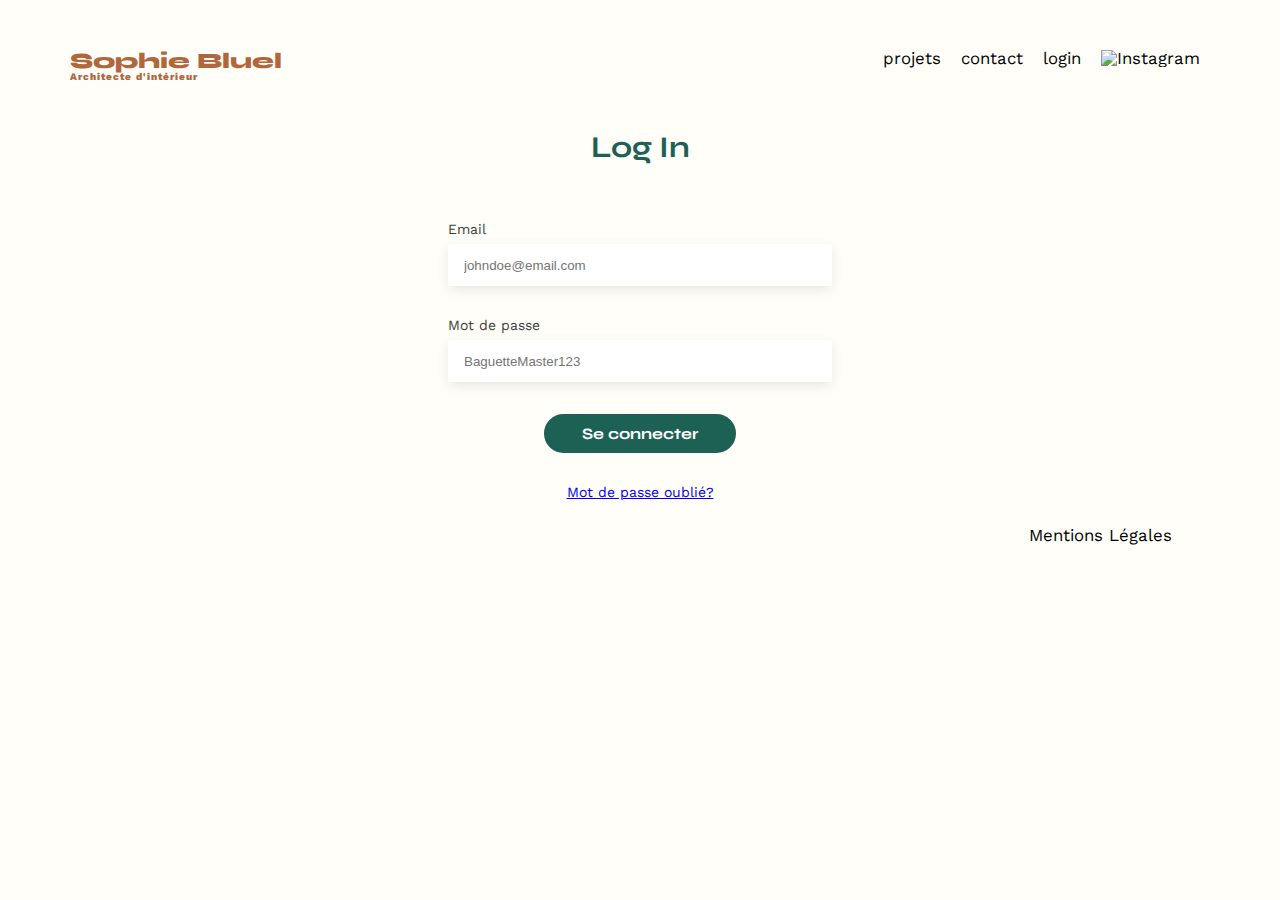
==== FrontEnd/login.html @ deb65ed3 "Added Email & Password validation" ====
<!DOCTYPE html>
<html lang="fr">
<head>
	<meta charset="UTF-8">
	<title>Sophie Bluel - Architecte d'intérieur</title>
	<meta name="viewport" content="width=device-width, initial-scale=1.0">
	<link rel="preconnect" href="https://fonts.googleapis.com">
	<link rel="preconnect" href="https://fonts.gstatic.com" crossorigin>
	<link href="https://fonts.googleapis.com/css2?family=Syne:wght@700;800&family=Work+Sans&display=swap" rel="stylesheet">
	<meta name="description" content="">
	<link rel="stylesheet" href="./assets/style.css">
    <link rel="stylesheet" href="https://cdnjs.cloudflare.com/ajax/libs/font-awesome/6.2.1/css/all.min.css"
    integrity="sha512-MV7K8+y+gLIBoVD59lQIYicR65iaqukzvf/nwasF0nqhPay5w/9lJmVM2hMDcnK1OnMGCdVK+iQrJ7lzPJQd1w=="
    crossorigin="anonymous" referrerpolicy="no-referrer">
    <script src="./scripts/login-flow.js" defer></script>
</head>
<body>
    <header>
        <h1>Sophie Bluel <span>Architecte d'intérieur</span></h1>
        <nav>
            <ul>
                <li>projets</li>
                <li>contact</li>
                <li>login</li>
                <li><img src="./assets/icons/instagram.png" alt="Instagram"></li>
            </ul>
        </nav>
    </header> 
    <main>
        <form class="login">
            <h1>Log In</h1>
            <div class="container">
                <div class="email">
                    <label for="email">Email</label>
                    <input
                     type="email"
                     name="email"
                     id="email"
                     pattern="[^@\s]+@[^@\s]+\.[^@\s]+"
                     placeholder="johndoe@email.com"
                     required>
                </div>
                <div class="password">
                    <label for="password">Mot de passe</label>
                    <input
                     type="password" 
                     name="password" 
                     id="password" 
                     placeholder="BaguetteMaster123" 
                     minlength="6"
                     required>
                </div>
                <div class="error__wrapper hidden">
                    <i class="fa-solid fa-triangle-exclamation"></i>
                    <p class="error hidden"></p>
                </div>
                <button class="btn--login">Se connecter</button>
                <aside>
                    <a href="#"><p class="forgotten">Mot de passe oublié?</p></a>
                </aside>
            </div>
        </form>
    </main>
    <footer>
        <nav>
            <ul>
                <li>Mentions Légales</li>
            </ul>
        </nav>
    </footer>
</body>
</html>
---- FrontEnd/assets/style.css ----
/* http://meyerweb.com/eric/tools/css/reset/
   v2.0 | 20110126
   License: none (public domain)
*/

html, body, div, span, applet, object, iframe,
h1, h2, h3, h4, h5, h6, p, blockquote, pre,
a, abbr, acronym, address, big, cite, code,
del, dfn, em, img, ins, kbd, q, s, samp,
small, strike, strong, sub, sup, tt, var,
b, u, i, center,
dl, dt, dd, ol, ul, li,
fieldset, form, label, legend,
table, caption, tbody, tfoot, thead, tr, th, td,
article, aside, canvas, details, embed,
figure, figcaption, footer, header, hgroup,
menu, nav, output, ruby, section, summary,
time, mark, audio, video {
	margin: 0;
	padding: 0;
	border: 0;
	font-size: 100%;
	font: inherit;
	vertical-align: baseline;
}
/* HTML5 display-role reset for older browsers */
article, aside, details, figcaption, figure,
footer, header, hgroup, menu, nav, section {
	display: block;
}
body {
	line-height: 1;
}
ol, ul {
	list-style: none;
}
blockquote, q {
	quotes: none;
}
blockquote:before, blockquote:after,
q:before, q:after {
	content: '';
	content: none;
}
table {
	border-collapse: collapse;
	border-spacing: 0;
}
/** end reset css**/

body {
	max-width: 1140px;
	margin:auto;
	font-family: 'Work Sans' ;
	font-size: 14px;
	background-color: #fffef8;
}

header {
	display: flex;
	justify-content: space-between;
	margin: 50px 0
}
section {
	margin: 50px 0
}

h1{
	display: flex;
	flex-direction: column;
	font-family: 'Syne';
	font-size: 22px;
	font-weight: 800;
	color: #B1663C
}

h1 > span {
	font-family: 'Work Sans';
	font-size:10px;
	letter-spacing: 0.1em;
;
}

h2{
	font-family: 'Syne';
	font-weight: 700;
	font-size: 30px;
	color: #1D6154
}
nav ul {
	display: flex;
	align-items: center;
	list-style-type: none;

}
nav li {
	padding: 0 10px;
	font-size: 1.2em;
}

li:hover {
	color: #B1663C;
}
#introduction {
	display: flex;
	align-items: center;
}
#introduction figure {
	flex: 1
}
#introduction img {
	display: block;
	margin: auto;
	width: 80%;
}

#introduction article {
	flex: 1
}
#introduction h2 {
	margin-bottom: 1em;
}

#introduction p {
	margin-bottom: 0.5em;
}
#portfolio h2 {
	text-align: center;
	margin-bottom: 1em;
}

#portfolio button {
	background: none;
	color: #1D6154;
	border-radius: 60px;
	border: 2px solid #1D6154;
	padding: .5em 1em;
	font-family: 'Syne';
	font-size: 16px;
	font-weight: 700; 
}

#portfolio button:hover {
	background-color: #1D6154;
	color: white;
}

#portfolio ul {
	display: flex;
	gap: .5em;
	justify-content: center;
	flex-wrap: wrap;
	margin: 2em 0;
	flex-direction: row;
}


.gallery {
	width: 100%;
	display: grid;
	grid-template-columns: 1fr 1fr 1fr;
	grid-column-gap: 20px;
	grid-row-gap: 20px;
}

.gallery img {
	width: 100%;

}
#contact {
	width: 50%;
margin: auto;
}
#contact > * {
	text-align: center;

}
#contact h2{
	margin-bottom: 20px;
}
#contact form {
	text-align: left;
	margin-top:30px;
	display: flex;
	flex-direction: column;
}

#contact input {
	height: 50px;
	font-size: 1.2em;
	border: none;
	box-shadow: 0px 4px 14px rgba(0, 0, 0, 0.09);
}
#contact label {
	margin: 2em 0 1em 0;
}
#contact textarea {
	border: none;
	box-shadow: 0px 4px 14px rgba(0, 0, 0, 0.09);
}

input[type="submit"]{
	font-family: 'Syne';
	font-weight: 700;
	color: white;
	background-color: #1D6154;
	margin : 2em auto ;
	width: 180px;
	text-align: center;
	border-radius: 60px ;
}

footer nav ul {
	display: flex;
	justify-content: flex-end;
	margin: 2em
}

.login h1 {
	color: #1D6154;
	font-size: 30px;
	font-family: 'Syne';
	font-weight: 700;
	word-wrap: break-word 
}

.login {
	display: flex;
	flex-direction: column;
	justify-content: center;
	align-items: center;
	gap: 3.75rem;
}

.email, .password {
	display: flex;
	flex-direction: column;
	width: 24rem;
}

.login label {
	margin-bottom: .5rem;
	color: #3D3D3D;
	font-size: 14px;
	font-family: 'Work Sans';
}

.login input {
	border: none;
	height: 2.5rem;
	box-shadow: 0px 4px 14px rgba(0, 0, 0, 0.09);
	padding-left: 1rem;
}

.login > .container {
	display: flex;
	flex-direction: column;
	gap: 2rem;
}

.login aside {
	text-align: center;
}

.login button {
	background: #1D6154;
	color: white;
	border-radius: 60px;
	border: 2px solid #1D6154;
	padding: .5em 0;
	font-family: 'Syne';
	font-size: 16px;
	font-weight: 700; 
	width: 50%;
	margin: auto;
}

/* .login input[type="email"] {
	transition: background-color 0.5s;
}  */

.login input:not(:focus):not(:placeholder-shown):invalid {
	border: 2px solid red;
	animation: headshake 100ms cubic-bezier(.4,.1,.6,.9) 2;
}

.login > .container {
	display: flex;
	flex-direction: column;
	gap: 2rem;
}

.login aside {
	text-align: center;
}

.login button {
	background: #1D6154;
	color: white;
	border-radius: 60px;
	border: 2px solid #1D6154;
	padding: .5em 0;
	font-family: 'Syne';
	font-size: 16px;
	font-weight: 700; 
	width: 50%;
	margin: auto;
}

a:visited {
	color: inherit; /* Use the default text color for visited links */
}

.login .error__wrapper {
	background-color: red;
	color: white;
	height: 2rem;
	display: flex;
	align-items: center;
}


.error__wrapper > i {
	padding: 0 .5rem;
}

.error__wrapper.hidden {
	display: none;
}



@keyframes headshake {
    25% {
    
        transform: translateX(2%);
    }
    75% {
        transform: translateX(2% * -1);
    }
}
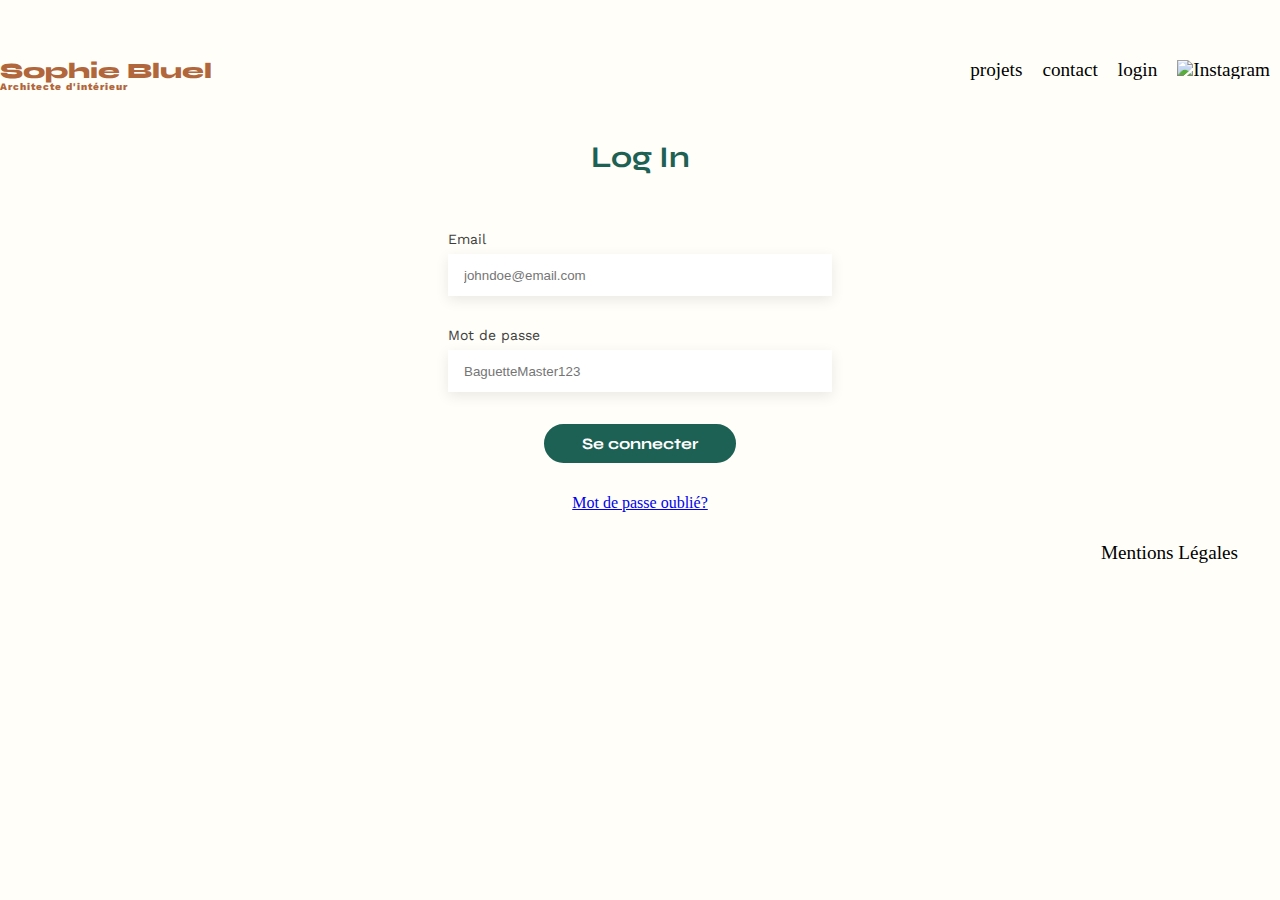
==== commit 215e24ba: "Update script imports and add admin.js functions" ====
--- a/FrontEnd/login.html
+++ b/FrontEnd/login.html
@@ -12,7 +12,12 @@
     <link rel="stylesheet" href="https://cdnjs.cloudflare.com/ajax/libs/font-awesome/6.2.1/css/all.min.css"
     integrity="sha512-MV7K8+y+gLIBoVD59lQIYicR65iaqukzvf/nwasF0nqhPay5w/9lJmVM2hMDcnK1OnMGCdVK+iQrJ7lzPJQd1w=="
     crossorigin="anonymous" referrerpolicy="no-referrer">
-    <script src="./scripts/login-flow.js" defer></script>
+    
+    <script type="module" src="./scripts/index.js" defer></script>
+    <script type="module" src="./scripts/homepage.js" defer></script>
+    <script type="module" src="./scripts/login-flow.js" defer></script>
+
+
 </head>
 <body>
     <header>
@@ -50,9 +55,9 @@
                      minlength="6"
                      required>
                 </div>
-                <div class="error__wrapper hidden">
-                    <i class="fa-solid fa-triangle-exclamation"></i>
-                    <p class="error hidden"></p>
+                <div class="status__wrapper hidden">
+                    <i class="status-icon"></i>
+                    <p class="status hidden"></p>
                 </div>
                 <button class="btn--login">Se connecter</button>
                 <aside>
--- a/FrontEnd/assets/style.css
+++ b/FrontEnd/assets/style.css
@@ -1,8 +1,4 @@
-/* http://meyerweb.com/eric/tools/css/reset/
-   v2.0 | 20110126
-   License: none (public domain)
-*/
-
+/* Reset CSS */
 html, body, div, span, applet, object, iframe,
 h1, h2, h3, h4, h5, h6, p, blockquote, pre,
 a, abbr, acronym, address, big, cite, code,
@@ -16,188 +12,208 @@
 figure, figcaption, footer, header, hgroup,
 menu, nav, output, ruby, section, summary,
 time, mark, audio, video {
-	margin: 0;
-	padding: 0;
-	border: 0;
-	font-size: 100%;
-	font: inherit;
-	vertical-align: baseline;
-}
+    margin: 0;
+    padding: 0;
+    border: 0;
+    font-size: 100%;
+    font: inherit;
+    vertical-align: baseline;
+}
+
 /* HTML5 display-role reset for older browsers */
 article, aside, details, figcaption, figure,
 footer, header, hgroup, menu, nav, section {
-	display: block;
-}
+    display: block;
+}
+
 body {
-	line-height: 1;
-}
+    line-height: 1;
+}
+
 ol, ul {
-	list-style: none;
-}
+    list-style: none;
+}
+
 blockquote, q {
-	quotes: none;
-}
+    quotes: none;
+}
+
 blockquote:before, blockquote:after,
 q:before, q:after {
-	content: '';
-	content: none;
-}
+    content: '';
+    content: none;
+}
+
 table {
-	border-collapse: collapse;
-	border-spacing: 0;
-}
-/** end reset css**/
-
-body {
-	max-width: 1140px;
-	margin:auto;
-	font-family: 'Work Sans' ;
-	font-size: 14px;
-	background-color: #fffef8;
-}
-
+    border-collapse: collapse;
+    border-spacing: 0;
+}
+
+/* End Reset CSS */
+
+/* General Styles */
+html {
+    background-color: #fffef8;
+}
+
+.main__container {
+    max-width: 1140px;
+    margin: auto;
+    font-family: 'Work Sans';
+    font-size: 14px;
+}
+
+/* Header Styles */
 header {
-	display: flex;
-	justify-content: space-between;
-	margin: 50px 0
-}
+    display: flex;
+    justify-content: space-between;
+    margin: 3.75rem 0 3.125rem 0;
+}
+
+/* Section Styles */
 section {
-	margin: 50px 0
-}
-
-h1{
-	display: flex;
-	flex-direction: column;
-	font-family: 'Syne';
-	font-size: 22px;
-	font-weight: 800;
-	color: #B1663C
+    margin: 50px 0;
+}
+
+/* Heading Styles */
+h1, h2 {
+    font-family: 'Syne';
+}
+
+h1 {
+    display: flex;
+    flex-direction: column;
+    font-size: 22px;
+    font-weight: 800;
+    color: #B1663C;
 }
 
 h1 > span {
-	font-family: 'Work Sans';
-	font-size:10px;
-	letter-spacing: 0.1em;
-;
-}
-
-h2{
-	font-family: 'Syne';
-	font-weight: 700;
-	font-size: 30px;
-	color: #1D6154
-}
+    font-family: 'Work Sans';
+    font-size: 10px;
+    letter-spacing: 0.1em;
+}
+
+h2 {
+    font-weight: 700;
+    font-size: 30px;
+    color: #1D6154;
+}
+
+/* Navigation Styles */
 nav ul {
-	display: flex;
-	align-items: center;
-	list-style-type: none;
-
-}
+    display: flex;
+    align-items: center;
+    list-style-type: none;
+}
+
 nav li {
-	padding: 0 10px;
-	font-size: 1.2em;
+    padding: 0 10px;
+    font-size: 1.2em;
 }
 
 li:hover {
-	color: #B1663C;
-}
+    color: #B1663C;
+}
+
+/* Introduction Styles */
 #introduction {
-	display: flex;
-	align-items: center;
-}
-#introduction figure {
-	flex: 1
-}
+    display: flex;
+    align-items: center;
+}
+
+#introduction figure, #introduction article {
+    flex: 1;
+}
+
 #introduction img {
-	display: block;
-	margin: auto;
-	width: 80%;
-}
-
-#introduction article {
-	flex: 1
-}
+    display: block;
+    margin: auto;
+    width: 80%;
+}
+
 #introduction h2 {
-	margin-bottom: 1em;
+    margin-bottom: 1em;
 }
 
 #introduction p {
-	margin-bottom: 0.5em;
-}
+    margin-bottom: 0.5em;
+}
+
+/* Portfolio Styles */
 #portfolio h2 {
-	text-align: center;
-	margin-bottom: 1em;
-}
-
-#portfolio button {
-	background: none;
-	color: #1D6154;
-	border-radius: 60px;
-	border: 2px solid #1D6154;
-	padding: .5em 1em;
-	font-family: 'Syne';
-	font-size: 16px;
-	font-weight: 700; 
-}
-
-#portfolio button:hover {
-	background-color: #1D6154;
-	color: white;
+    text-align: center;
+}
+
+.gallery__btn {
+    background: none;
+    color: #1D6154;
+    border-radius: 60px;
+    border: 2px solid #1D6154;
+    padding: .5em 1em;
+    font-family: 'Syne';
+    font-size: 16px;
+    font-weight: 700;
+}
+
+.gallery__btn:hover {
+    background-color: #1D6154;
+    color: white;
 }
 
 #portfolio ul {
-	display: flex;
-	gap: .5em;
-	justify-content: center;
-	flex-wrap: wrap;
-	margin: 2em 0;
-	flex-direction: row;
-}
-
+    display: flex;
+    gap: .5em;
+    justify-content: center;
+    flex-wrap: wrap;
+    margin: 2em 0;
+    flex-direction: row;
+}
 
 .gallery {
-	width: 100%;
-	display: grid;
-	grid-template-columns: 1fr 1fr 1fr;
-	grid-column-gap: 20px;
-	grid-row-gap: 20px;
+    width: 100%;
+    display: grid;
+    grid-template-columns: 1fr 1fr 1fr;
+    grid-column-gap: 20px;
+    grid-row-gap: 20px;
 }
 
 .gallery img {
-	width: 100%;
-
-}
+    width: 100%;
+}
+
+/* Contact Styles */
 #contact {
-	width: 50%;
-margin: auto;
-}
+    width: 50%;
+    margin: auto;
+}
+
 #contact > * {
-	text-align: center;
-
-}
-#contact h2{
-	margin-bottom: 20px;
-}
+    text-align: center;
+}
+
+#contact h2 {
+    margin-bottom: 20px;
+}
+
 #contact form {
-	text-align: left;
-	margin-top:30px;
-	display: flex;
-	flex-direction: column;
-}
-
-#contact input {
-	height: 50px;
-	font-size: 1.2em;
-	border: none;
-	box-shadow: 0px 4px 14px rgba(0, 0, 0, 0.09);
-}
+    text-align: left;
+    margin-top: 30px;
+    display: flex;
+    flex-direction: column;
+}
+
+#contact input, #contact textarea {
+    height: 50px;
+    font-size: 1.2em;
+    border: none;
+    box-shadow: 0px 4px 14px rgba(0, 0, 0, 0.09);
+}
+
 #contact label {
-	margin: 2em 0 1em 0;
-}
-#contact textarea {
-	border: none;
-	box-shadow: 0px 4px 14px rgba(0, 0, 0, 0.09);
-}
+    margin: 2em 0 1em 0;
+}
+
 
 input[type="submit"]{
 	font-family: 'Syne';
@@ -210,132 +226,493 @@
 	border-radius: 60px ;
 }
 
-footer nav ul {
-	display: flex;
-	justify-content: flex-end;
-	margin: 2em
-}
-
-.login h1 {
-	color: #1D6154;
-	font-size: 30px;
+.attributeArea > input[type="submit"] {
+	margin: 0 auto;
+	height: 2rem;
+	background-color: grey;
+	border: none;
+
+	text-align: center;
+	border-radius: 60px;
+	width: 50%;
+
 	font-family: 'Syne';
 	font-weight: 700;
-	word-wrap: break-word 
+	color: white;
+
+}
+
+/* Footer Styles */
+footer nav ul {
+    display: flex;
+    justify-content: flex-end;
+    margin: 2em;
+}
+
+/* Login Styles */
+.login h1 {
+    color: #1D6154;
+    font-size: 30px;
+    font-family: 'Syne';
+    font-weight: 700;
+    word-wrap: break-word;
 }
 
 .login {
-	display: flex;
-	flex-direction: column;
-	justify-content: center;
-	align-items: center;
-	gap: 3.75rem;
+    display: flex;
+    flex-direction: column;
+    justify-content: center;
+    align-items: center;
+    gap: 3.75rem;
 }
 
 .email, .password {
-	display: flex;
-	flex-direction: column;
-	width: 24rem;
+    display: flex;
+    flex-direction: column;
+    width: 24rem;
 }
 
 .login label {
-	margin-bottom: .5rem;
-	color: #3D3D3D;
-	font-size: 14px;
-	font-family: 'Work Sans';
+    margin-bottom: .5rem;
+    color: #3D3D3D;
+    font-size: 14px;
+    font-family: 'Work Sans';
 }
 
 .login input {
-	border: none;
-	height: 2.5rem;
-	box-shadow: 0px 4px 14px rgba(0, 0, 0, 0.09);
-	padding-left: 1rem;
+    border: none;
+    height: 2.5rem;
+    box-shadow: 0px 4px 14px rgba(0, 0, 0, 0.09);
+    padding-left: 1rem;
 }
 
 .login > .container {
-	display: flex;
-	flex-direction: column;
-	gap: 2rem;
+    display: flex;
+    flex-direction: column;
+    gap: 2rem;
 }
 
 .login aside {
-	text-align: center;
+    text-align: center;
 }
 
 .login button {
-	background: #1D6154;
-	color: white;
-	border-radius: 60px;
-	border: 2px solid #1D6154;
-	padding: .5em 0;
-	font-family: 'Syne';
-	font-size: 16px;
-	font-weight: 700; 
-	width: 50%;
-	margin: auto;
-}
-
-/* .login input[type="email"] {
-	transition: background-color 0.5s;
-}  */
+    background: #1D6154;
+    color: white;
+    border-radius: 60px;
+    border: 2px solid #1D6154;
+    padding: .5em 0;
+    font-family: 'Syne';
+    font-size: 16px;
+    font-weight: 700;
+    width: 50%;
+    margin: auto;
+}
+
+.login__button {
+    text-decoration: none;
+}
 
 .login input:not(:focus):not(:placeholder-shown):invalid {
-	border: 2px solid red;
-	animation: headshake 100ms cubic-bezier(.4,.1,.6,.9) 2;
+    border: 2px solid red;
+    animation: headshake 100ms cubic-bezier(.4,.1,.6,.9) 2;
 }
 
 .login > .container {
-	display: flex;
-	flex-direction: column;
-	gap: 2rem;
+    display: flex;
+    flex-direction: column;
+    gap: 2rem;
 }
 
 .login aside {
-	text-align: center;
+    text-align: center;
 }
 
 .login button {
-	background: #1D6154;
-	color: white;
-	border-radius: 60px;
-	border: 2px solid #1D6154;
-	padding: .5em 0;
-	font-family: 'Syne';
-	font-size: 16px;
-	font-weight: 700; 
-	width: 50%;
-	margin: auto;
+    background: #1D6154;
+    color: white;
+    border-radius: 60px;
+    border: 2px solid #1D6154;
+    padding: .5em 0;
+    font-family: 'Syne';
+    font-size: 16px;
+    font-weight: 700;
+    width: 50%;
+    margin: auto;
 }
 
 a:visited {
-	color: inherit; /* Use the default text color for visited links */
-}
-
-.login .error__wrapper {
-	background-color: red;
-	color: white;
-	height: 2rem;
-	display: flex;
-	align-items: center;
-}
-
-
-.error__wrapper > i {
-	padding: 0 .5rem;
-}
-
-.error__wrapper.hidden {
-	display: none;
-}
-
-
-
+    color: inherit; /* Use the default text color for visited links */
+}
+
+.login .status__wrapper {
+    height: 2rem;
+    display: flex;
+    align-items: center;
+    flex-direction: row;
+    color: white;
+}
+
+.login .status__wrapper.error {
+    background-color: red;
+}
+
+.login .status__wrapper.success {
+    background-color: green;
+}
+
+.status__wrapper > i {
+    padding: 0 .5rem;
+}
+
+.status__wrapper.hidden {
+    display: none;
+}
+
+/* Admin Header Styles */
+body {
+    position: relative;
+}
+
+.admin__header {
+    display: flex;
+    justify-content: center;
+    background-color: black;
+    width: 100%;
+    box-sizing: border-box;
+    padding: 1rem; /* Adjust padding as needed */
+    position: sticky;
+    top: 0;
+}
+
+.admin__header.hidden {
+    display: none;
+}
+
+.admin__header > span, i {
+    color: white;
+}
+
+/* Project Header Styles */
+.project__header {
+    display: flex;
+    justify-content: center;
+    align-items: center;
+    gap: 1rem;
+}
+
+.modify_modal:hover {
+    cursor: pointer;
+}
+
+dialog {
+    border: none;
+}
+
+/* Project Title and Modify Modal Styles */
+.project__title, .modify__modal {
+    margin-bottom: 1rem;
+}
+
+.dialog__nav {
+    display: flex;
+    justify-content: space-between;
+}
+
+.dialog__btn {
+    background: none;
+    border: none;
+    cursor: pointer;
+}
+
+.dialog__btn > i {
+    color: black;
+    font-size: 1rem;
+}
+
+.back {
+    visibility: hidden;
+}
+
+/* Works Styles */
+.works {
+    padding-top: 1rem;
+    display: flex;
+    flex-direction: column;
+    gap: 1rem;
+}
+
+.works > thead {
+    display: flex;
+    justify-content: center;
+}
+
+.works > tbody {
+    display: flex;
+    flex-direction: column;
+    align-self: center;
+}
+
+#dialog__btn {
+    background: none;
+    color: black;
+    border: none;
+}
+
+/* Modal Gallery Styles */
+.modalGallery > h3 {
+    color: black;
+    font-size: 1.5rem;
+    font-family: Work Sans;
+    font-weight: 400;
+    text-align: center;
+    padding: 0 0 3rem 0;
+}
+
+.modalGallery__container {
+    display: grid;
+    grid-template-columns: 1fr 1fr 1fr 1fr 1fr;
+    grid-column-gap: .5rem;
+    grid-row-gap: .5rem;
+    padding: 0 104px;
+}
+
+.modalGallery__container img {
+    width: 80px;
+}
+
+.modalGallery__container figure {
+    position: relative;
+}
+
+.modalGallery__container > figure > button {
+    position: absolute;
+    top: .4rem;
+    right: .4rem;
+    font-size: 1rem;
+    border: none;
+    background: black;
+    border-radius: 20%;
+}
+
+.dialog__bottom {
+    display: flex;
+    flex-direction: column;
+    align-items: center;
+}
+
+.dialog__bottom > * {
+    width: 50%;
+}
+
+.dialog__bottom::before {
+    content: '';
+    margin: 2rem 0;
+    display: block;
+    width: 100%;
+    height: 1px;
+    background-color: black;
+}
+
+.delete__button {
+    cursor: pointer;
+}
+
+/* Upload Works Styles */
+.uploadWorks {
+    display: none;
+}
+
+/* Submit Image Styles */
+.submitImage {
+    display: flex;
+    flex-direction: column;
+    align-items: center;
+    gap: 2rem;
+}
+
+.upload__container {
+    width: 100%;
+    background-color: #E8F1F6;
+}
+
+.upload__container > .uploadArea {
+    display: flex;
+    flex-direction: column;
+    align-items: center;
+    padding: 1rem 0;
+}
+
+.uploadArea {
+    display: flex;
+    flex-direction: column;
+    gap: 1rem;
+}
+
+.uploadArea > i {
+    font-size: 4rem;
+    color: #b9c5cc;
+}
+
+.uploadButtons {
+    display: flex;
+    flex-direction: column;
+    gap: 1rem;
+}
+
+.submitImage > h3 {
+    color: black;
+    font-size: 1.5rem;
+    font-family: Work Sans;
+    font-weight: 400;
+    text-align: center;
+}
+
+.submitImage > input[type="submit"] {
+    margin: 0;
+    height: 2rem;
+    background-color: grey;
+}
+
+.submitImage > input[type="submit"]:hover {
+    background-color: #1D6154;
+    transition: background-color 0.3s ease;
+}
+
+dialog > section {
+    margin: 0;
+}
+
+.upload__container > input {
+    display: none;
+}
+
+#uploadButton {
+    width: 173px;
+    height: 36px;
+    border: none;
+    border-radius: 50px;
+    background-color: #b9c5cc;
+    color: #306685;
+    cursor: pointer;
+    transition: transform .4s;
+    font-family: Work Sans;
+    font-size: 14px;
+    font-weight: 500;
+    line-height: 16px;
+    letter-spacing: 0em;
+}
+
+.uploadCriteria {
+    text-align: center;
+}
+
+#uploadButton:hover {
+    transform: scale(0.95);
+}
+
+/* Attribute Area Styles */
+.attributeArea {
+    display: flex;
+    flex-direction: column;
+    gap: 1rem;
+}
+
+.attributeArea > input[type=text], select {
+    background: none;
+    border: none;
+    width: 420px;
+    height: 51px;
+    box-shadow: 0px 4px 14px 0px #00000017;
+}
+
+/* Input Number Styles */
+/* Chrome, Safari, Edge, Opera */
+input::-webkit-outer-spin-button,
+input::-webkit-inner-spin-button {
+    -webkit-appearance: none;
+    margin: 0;
+}
+
+/* Firefox */
+input[type=number] {
+    -moz-appearance: textfield;
+}
+
+#selectedImage {
+    max-width: 100%;
+    max-height: 200px;
+}
+
+/* Toast Styles */
+.toast-container {
+    display: flex;
+    justify-content: flex-start;
+    align-items: center;
+    position: -webkit-sticky;
+    position: sticky;
+    width: 20rem;
+    height: 5rem;
+    top: 10rem;
+    left: 0;
+    background-color: green;
+}
+
+.toast-container > i {
+    font-size: 2.5rem;
+    margin: 1rem;
+}
+
+.toast__text {
+    color: white;
+}
+
+.toast__text > h2 {
+    font-family: 'Work Sans';
+    font-size: 1.5rem;
+    font-weight: 400;
+    color: white;
+}
+
+/* Toast Duration Styles */
+.toast-duration {
+    position: absolute;
+    bottom: 0;
+    height: 3px;
+    width: 100%;
+    background-color: darkgreen;
+
+    &::after {
+        display: block;
+        content: '';
+        position: absolute;
+        top: 0;
+        left: 0;
+        width: 0%;
+        height: inherit;
+        background-color: greenyellow;
+        animation-name: toastDuration;
+        animation-duration: 10s;
+        animation-timing-function: linear;
+        animation-fill-mode: forwards;
+    }
+}
+
+/* Keyframe Animation */
 @keyframes headshake {
     25% {
-    
         transform: translateX(2%);
     }
     75% {
         transform: translateX(2% * -1);
     }
+}
+
+@keyframes toastDuration {
+    from {
+        width: 0%;
+    }
+    to {
+        width: 100%;
+    }
 }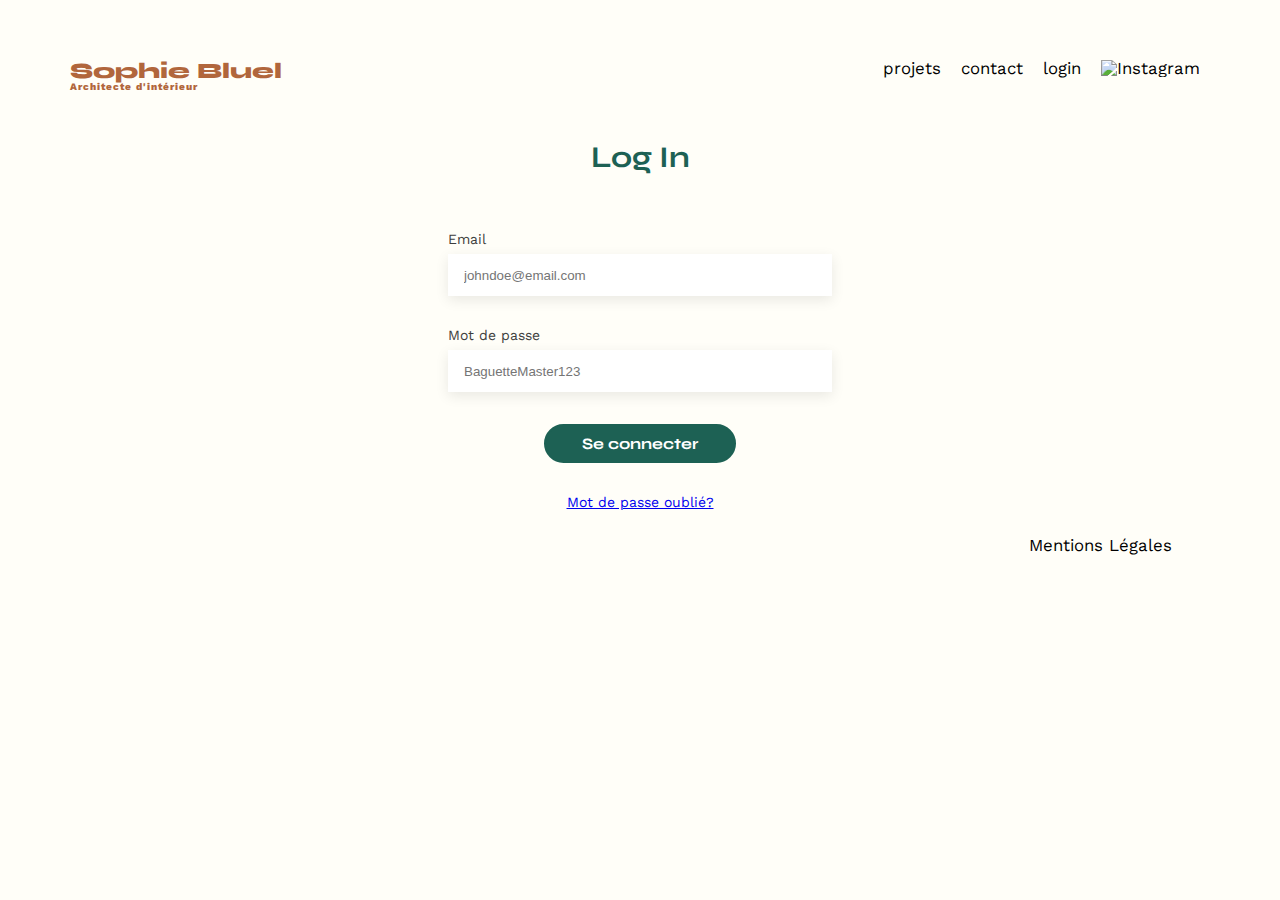
==== commit b8dadbde: "Update style.css and scripts" ====
--- a/FrontEnd/login.html
+++ b/FrontEnd/login.html
@@ -20,6 +20,7 @@
 
 </head>
 <body>
+    <div class="main__container">
     <header>
         <h1>Sophie Bluel <span>Architecte d'intérieur</span></h1>
         <nav>
@@ -73,5 +74,6 @@
             </ul>
         </nav>
     </footer>
+</div>
 </body>
 </html>--- a/FrontEnd/assets/style.css
+++ b/FrontEnd/assets/style.css
@@ -376,6 +376,7 @@
 
 .admin__header {
     display: flex;
+	gap: 1rem;
     justify-content: center;
     background-color: black;
     width: 100%;
@@ -391,6 +392,13 @@
 
 .admin__header > span, i {
     color: white;
+	font-family: 'Work Sans';
+	font-size: 16px;
+	font-weight: 400;
+	line-height: 19px;
+	letter-spacing: 0em;
+	text-align: center;
+
 }
 
 /* Project Header Styles */
@@ -401,7 +409,7 @@
     gap: 1rem;
 }
 
-.modify_modal:hover {
+.modify_modal:hover, .modify__modal > * {
     cursor: pointer;
 }
 
@@ -529,6 +537,8 @@
     flex-direction: column;
     align-items: center;
     gap: 2rem;
+	padding: 0 7rem;
+
 }
 
 .upload__container {
@@ -616,6 +626,7 @@
     display: flex;
     flex-direction: column;
     gap: 1rem;
+
 }
 
 .attributeArea > input[type=text], select {
@@ -651,7 +662,7 @@
     align-items: center;
     position: -webkit-sticky;
     position: sticky;
-    width: 20rem;
+    width: 18rem;
     height: 5rem;
     top: 10rem;
     left: 0;
@@ -668,9 +679,14 @@
 }
 
 .toast__text > h2 {
-    font-family: 'Work Sans';
-    font-size: 1.5rem;
+    font-size: 1.1rem;
     font-weight: 400;
+    color: white;
+}
+
+.toast__text > p {
+	font-family: 'Work Sans';
+    font-size: .8rem;
     color: white;
 }
 
@@ -680,7 +696,7 @@
     bottom: 0;
     height: 3px;
     width: 100%;
-    background-color: darkgreen;
+    background-color: grey;
 
     &::after {
         display: block;
@@ -690,9 +706,9 @@
         left: 0;
         width: 0%;
         height: inherit;
-        background-color: greenyellow;
+        background-color: white;
         animation-name: toastDuration;
-        animation-duration: 10s;
+        animation-duration: 5s;
         animation-timing-function: linear;
         animation-fill-mode: forwards;
     }
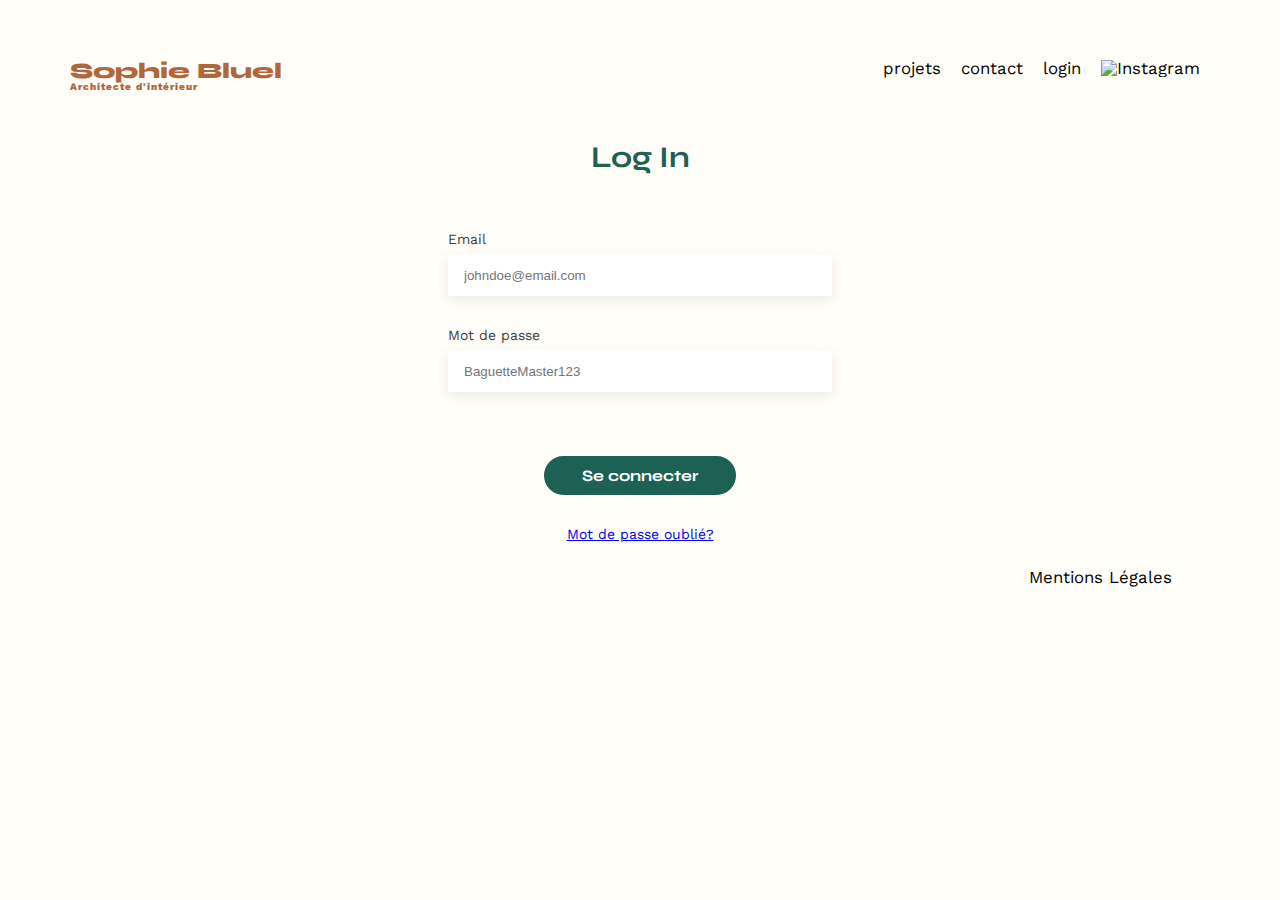
==== commit 3dcb6fdc: "Added Rounded Borders, fixed upload button being null, removed un-needed scripts" ====
--- a/FrontEnd/login.html
+++ b/FrontEnd/login.html
@@ -13,9 +13,8 @@
     integrity="sha512-MV7K8+y+gLIBoVD59lQIYicR65iaqukzvf/nwasF0nqhPay5w/9lJmVM2hMDcnK1OnMGCdVK+iQrJ7lzPJQd1w=="
     crossorigin="anonymous" referrerpolicy="no-referrer">
     
-    <script type="module" src="./scripts/index.js" defer></script>
-    <script type="module" src="./scripts/homepage.js" defer></script>
-    <script type="module" src="./scripts/login-flow.js" defer></script>
+    <script type="module" src="./scripts/index.js"></script>
+
 
 
 </head>
--- a/FrontEnd/assets/style.css
+++ b/FrontEnd/assets/style.css
@@ -345,30 +345,6 @@
     color: inherit; /* Use the default text color for visited links */
 }
 
-.login .status__wrapper {
-    height: 2rem;
-    display: flex;
-    align-items: center;
-    flex-direction: row;
-    color: white;
-}
-
-.login .status__wrapper.error {
-    background-color: red;
-}
-
-.login .status__wrapper.success {
-    background-color: green;
-}
-
-.status__wrapper > i {
-    padding: 0 .5rem;
-}
-
-.status__wrapper.hidden {
-    display: none;
-}
-
 /* Admin Header Styles */
 body {
     position: relative;
@@ -415,6 +391,7 @@
 
 dialog {
     border: none;
+    border-radius: .5rem;
 }
 
 /* Project Title and Modify Modal Styles */
@@ -467,6 +444,7 @@
     border: none;
 }
 
+.modalGallery { padding: 0 6.5rem;}
 /* Modal Gallery Styles */
 .modalGallery > h3 {
     color: black;
@@ -482,7 +460,6 @@
     grid-template-columns: 1fr 1fr 1fr 1fr 1fr;
     grid-column-gap: .5rem;
     grid-row-gap: .5rem;
-    padding: 0 104px;
 }
 
 .modalGallery__container img {
@@ -517,6 +494,12 @@
     content: '';
     margin: 2rem 0;
     display: block;
+    width: 68%;
+    height: 1px;
+    background-color: black;
+}
+
+.spacer {
     width: 100%;
     height: 1px;
     background-color: black;
@@ -539,6 +522,12 @@
     gap: 2rem;
 	padding: 0 7rem;
 
+}
+
+.uploadArea.has-image button,
+.uploadArea.has-image i,
+.uploadArea.has-image p.uploadCriteria {
+    display: none;
 }
 
 .upload__container {
@@ -637,19 +626,6 @@
     box-shadow: 0px 4px 14px 0px #00000017;
 }
 
-/* Input Number Styles */
-/* Chrome, Safari, Edge, Opera */
-input::-webkit-outer-spin-button,
-input::-webkit-inner-spin-button {
-    -webkit-appearance: none;
-    margin: 0;
-}
-
-/* Firefox */
-input[type=number] {
-    -moz-appearance: textfield;
-}
-
 #selectedImage {
     max-width: 100%;
     max-height: 200px;
@@ -660,8 +636,8 @@
     display: flex;
     justify-content: flex-start;
     align-items: center;
-    position: -webkit-sticky;
-    position: sticky;
+  
+    position: fixed;
     width: 18rem;
     height: 5rem;
     top: 10rem;
@@ -697,8 +673,9 @@
     height: 3px;
     width: 100%;
     background-color: grey;
-
-    &::after {
+}
+
+.toast-duration::after {
         display: block;
         content: '';
         position: absolute;
@@ -711,8 +688,8 @@
         animation-duration: 5s;
         animation-timing-function: linear;
         animation-fill-mode: forwards;
-    }
-}
+}
+
 
 /* Keyframe Animation */
 @keyframes headshake {
@@ -720,7 +697,7 @@
         transform: translateX(2%);
     }
     75% {
-        transform: translateX(2% * -1);
+        transform: translateX(-2%);
     }
 }
 
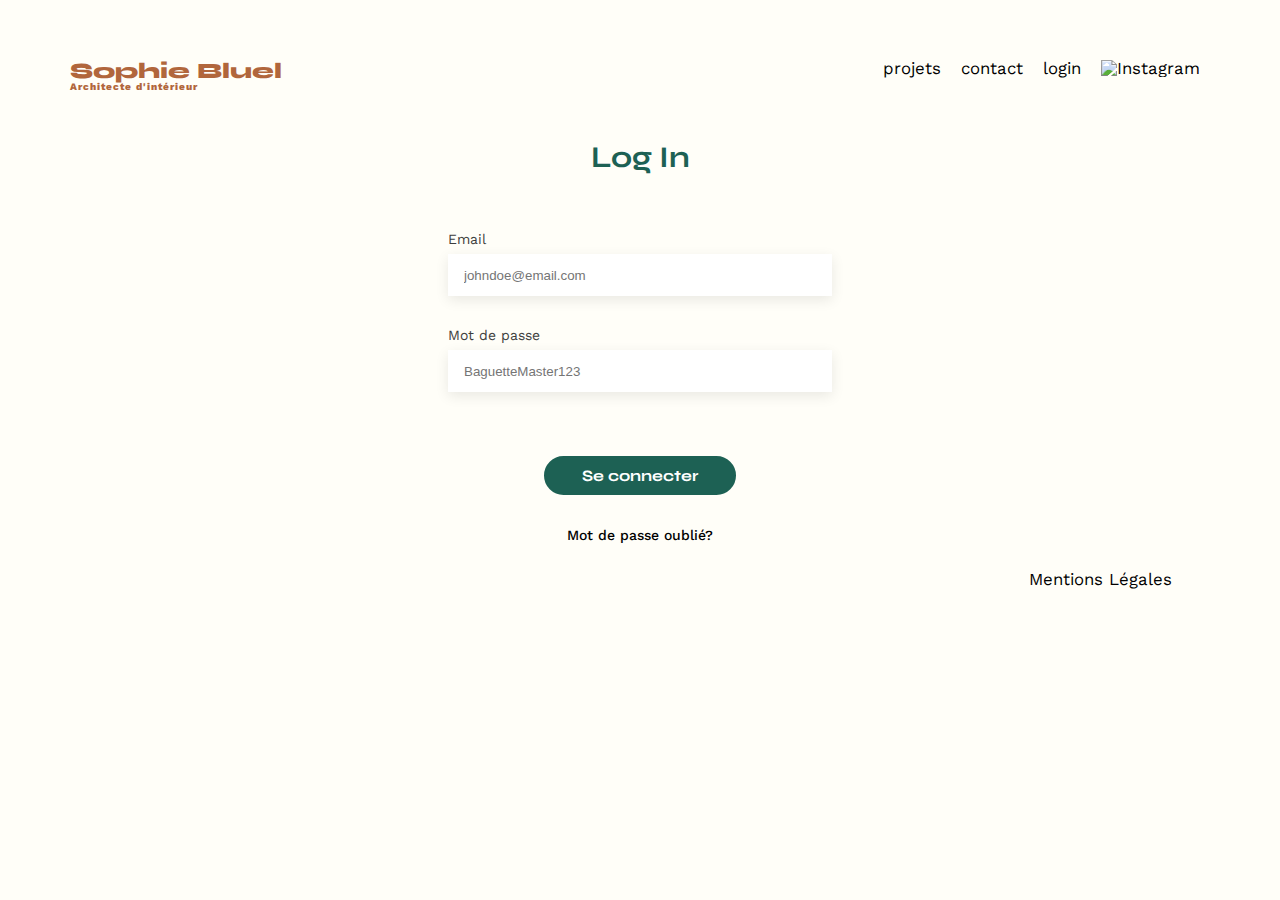
==== commit d8de045b: "Fixed some errors" ====
--- a/FrontEnd/login.html
+++ b/FrontEnd/login.html
@@ -12,10 +12,11 @@
     <link rel="stylesheet" href="https://cdnjs.cloudflare.com/ajax/libs/font-awesome/6.2.1/css/all.min.css"
     integrity="sha512-MV7K8+y+gLIBoVD59lQIYicR65iaqukzvf/nwasF0nqhPay5w/9lJmVM2hMDcnK1OnMGCdVK+iQrJ7lzPJQd1w=="
     crossorigin="anonymous" referrerpolicy="no-referrer">
-    
-    <script type="module" src="./scripts/index.js"></script>
 
 
+
+    <script type="module" src="./scripts/api.js"></script>    
+    <script type="module" src="./scripts/login-flow.js"></script>
 
 </head>
 <body>
@@ -24,9 +25,9 @@
         <h1>Sophie Bluel <span>Architecte d'intérieur</span></h1>
         <nav>
             <ul>
-                <li>projets</li>
-                <li>contact</li>
-                <li>login</li>
+                <li><a href="/index.html">projets</a></li>
+                <li><a href="#">contact</a></li>
+                <li><a class="login__button" href="login.html">login</a></li>
                 <li><img src="./assets/icons/instagram.png" alt="Instagram"></li>
             </ul>
         </nav>
--- a/FrontEnd/assets/style.css
+++ b/FrontEnd/assets/style.css
@@ -526,7 +526,7 @@
 
 .uploadArea.has-image button,
 .uploadArea.has-image i,
-.uploadArea.has-image p.uploadCriteria {
+.uploadArea.has-image span.uploadCriteria {
     display: none;
 }
 
@@ -573,7 +573,7 @@
     background-color: grey;
 }
 
-.submitImage > input[type="submit"]:hover {
+#validatedForm {
     background-color: #1D6154;
     transition: background-color 0.3s ease;
 }
@@ -691,6 +691,20 @@
 }
 
 
+a, .forgotten {
+    text-decoration: none;
+    color: black;
+}
+.forgotten {
+        font-family: "Work Sans";
+        font-size: 14px;
+        font-weight: 500;
+        line-height: 16px;
+        letter-spacing: 0em;
+        text-align: center;
+}
+
+
 /* Keyframe Animation */
 @keyframes headshake {
     25% {
